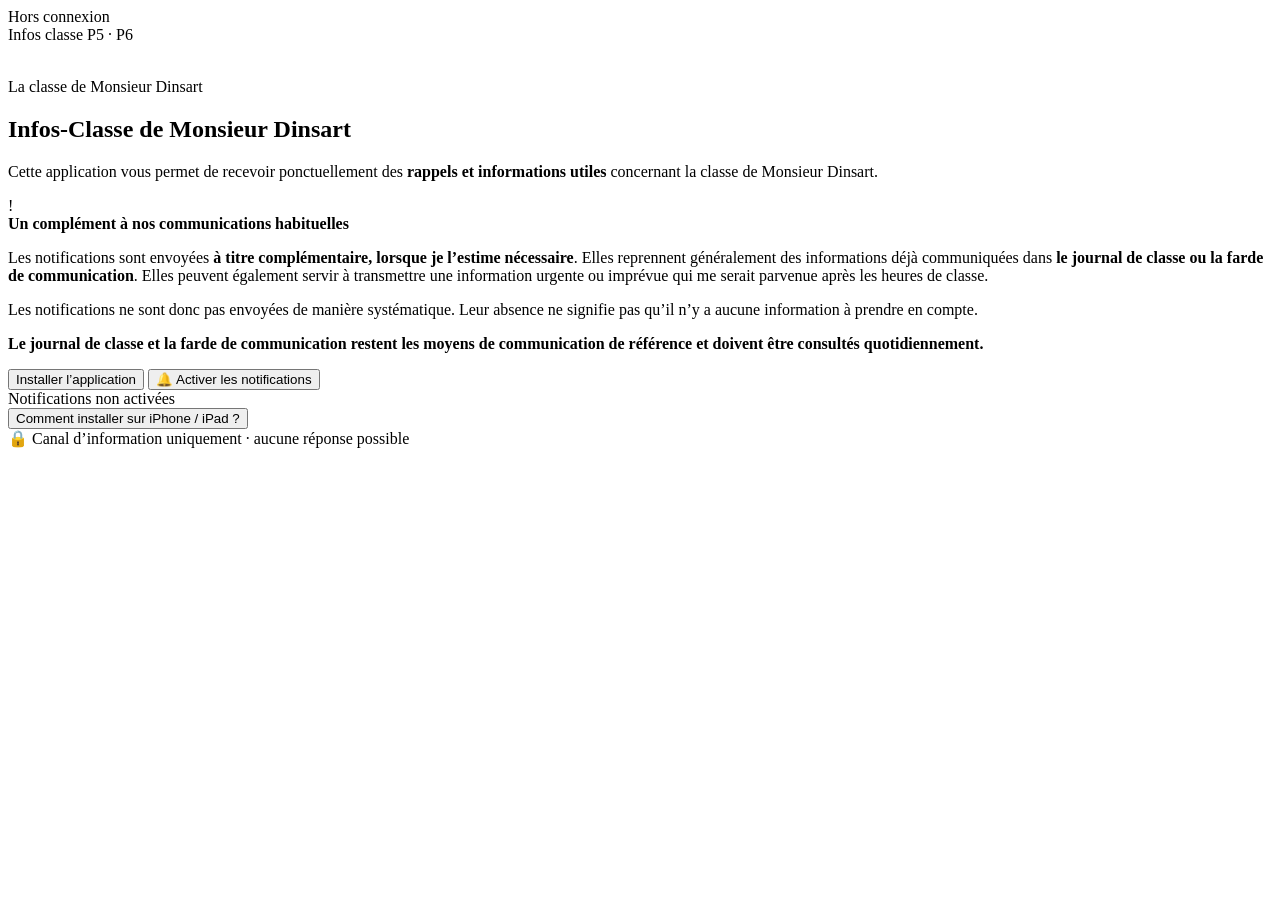
==== index.html @ ef1fcab3 "Add files via upload" ====
<!doctype html>
<html lang="fr-BE">
<head>
  <meta charset="utf-8">
  <meta name="viewport" content="width=device-width,initial-scale=1,viewport-fit=cover">
  <meta name="theme-color" content="#245fa8">
  <meta name="description" content="Rappels et informations utiles de la classe de Monsieur Dinsart.">
  <meta name="apple-mobile-web-app-capable" content="yes">
  <meta name="apple-mobile-web-app-status-bar-style" content="default">
  <meta name="apple-mobile-web-app-title" content="Infos classe">
  <link rel="manifest" href="manifest.webmanifest">
  <link rel="apple-touch-icon" href="icons/apple-touch-icon.png">
  <link rel="icon" href="icons/icon-192.png">
  <link rel="stylesheet" href="styles.css">
  <title>La classe de Monsieur Dinsart, infos</title>
</head>
<body>
  <div id="offline" class="offline">Hors connexion</div>

  <main class="app-shell parent-shell">
    <section class="parent-card">
      <div class="parent-topline">
        <span class="parent-badge">Infos classe</span>
        <span class="parent-mini">P5 · P6</span>
      </div>

      <div class="hero-modern">
        <div class="bell-wrap" aria-hidden="true">
          <div class="bell-glow"></div>
          <div class="logo modern-logo"><img src="icons/icon-192.png" alt=""></div>
        </div>

        <p class="eyebrow">La classe de Monsieur Dinsart</p>
        <h1>Infos-Classe de Monsieur Dinsart</h1>
        <p class="hero-copy">
          Cette application vous permet de recevoir ponctuellement des <strong>rappels et informations utiles</strong> concernant la classe de Monsieur Dinsart.
        </p>
      </div>

      <div class="reminder-box" role="note" aria-label="Rappel important">
        <div class="reminder-icon" aria-hidden="true">!</div>
        <div>
          <strong>Un complément à nos communications habituelles</strong>
          <p>
            Les notifications sont envoyées <strong>à titre complémentaire, lorsque je l’estime nécessaire</strong>. Elles reprennent généralement des informations déjà communiquées dans <strong>le journal de classe ou la farde de communication</strong>. Elles peuvent également servir à transmettre une information urgente ou imprévue qui me serait parvenue après les heures de classe.
          </p>
          <p>
            Les notifications ne sont donc pas envoyées de manière systématique. Leur absence ne signifie pas qu’il n’y a aucune information à prendre en compte.
          </p>
          <p class="reference-message">
            <strong>Le journal de classe et la farde de communication restent les moyens de communication de référence et doivent être consultés quotidiennement.</strong>
          </p>
        </div>
      </div>

      <div class="parent-actions">
        <button id="installBtn" class="btn btn-secondary install-main hidden">Installer l’application</button>
        <button id="notifyBtn" class="btn btn-primary notify-main">
          <span aria-hidden="true">🔔</span>
          <span>Activer les notifications</span>
        </button>
      </div>

      <div id="status" class="status modern-status" role="status" aria-live="polite">Notifications non activées</div>

      <button id="iosHelpBtn" class="btn-link hidden">Comment installer sur iPhone / iPad ?</button>

      <div class="privacy-line">
        <span aria-hidden="true">🔒</span>
        <span>Canal d’information uniquement · aucune réponse possible</span>
      </div>
    </section>
  </main>

  <dialog id="iosDialog">
    <div class="modal">
      <h2>Installer Infos classe</h2>
      <ol>
        <li>Touchez <strong>Partager</strong>.</li>
        <li>Choisissez <strong>Sur l’écran d’accueil</strong>.</li>
        <li>Touchez <strong>Ajouter</strong>.</li>
        <li>Ouvrez ensuite <strong>Infos classe</strong>.</li>
        <li>Appuyez sur <strong>Activer les notifications</strong>.</li>
      </ol>
      <button id="closeIosDialog" class="btn btn-primary" style="width:100%">J’ai compris</button>
    </div>
  </dialog>

  <script src="config.js"></script>
  <script type="module" src="app.js"></script>
</body>
</html>
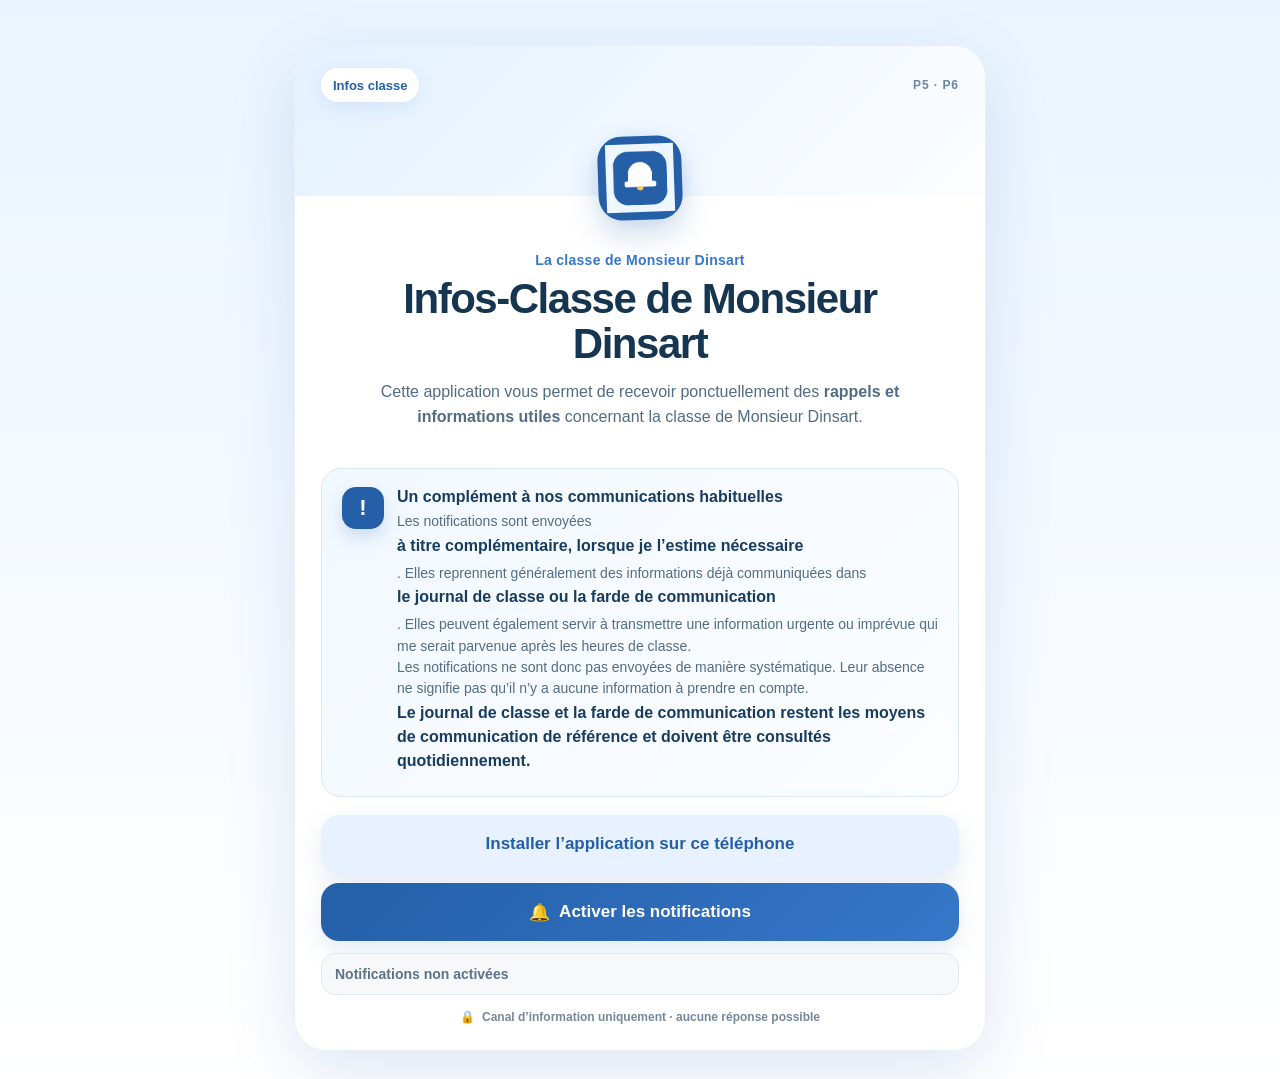
==== commit 462ac7e2: "Améliore le bouton d’installation mobile" ====
--- a/index.html
+++ b/index.html
@@ -54,7 +54,7 @@
       </div>
 
       <div class="parent-actions">
-        <button id="installBtn" class="btn btn-secondary install-main hidden">Installer l’application</button>
+        <button id="installBtn" class="btn btn-secondary install-main">Installer l’application sur ce téléphone</button>
         <button id="notifyBtn" class="btn btn-primary notify-main">
           <span aria-hidden="true">🔔</span>
           <span>Activer les notifications</span>
--- a/styles.css
+++ b/styles.css
@@ -0,0 +1,37 @@
+
+:root{--blue:#245fa8;--blue2:#3677c9;--pale:#eef6ff;--ink:#18334e;--muted:#607890;--green:#197451;--red:#a92d28;--amber:#8a5b00;--shadow:0 16px 42px rgba(36,95,168,.14);--radius:26px}*{box-sizing:border-box}html{background:var(--pale)}body{margin:0;min-height:100vh;font-family:Arial,Helvetica,sans-serif;color:var(--ink);background:linear-gradient(180deg,#eaf4ff 0%,#f9fcff 70%,#fff 100%)}button,input,textarea{font:inherit}button{cursor:pointer}button:focus-visible,input:focus-visible,textarea:focus-visible{outline:4px solid #ffd65c;outline-offset:3px}.app-shell{width:min(680px,100%);margin:auto;padding:22px 18px calc(30px + env(safe-area-inset-bottom))}.card{background:#fff;border-radius:var(--radius);box-shadow:var(--shadow);padding:27px 22px}.hero{text-align:center;margin-top:clamp(10px,5vh,42px)}.logo{width:104px;height:104px;margin:0 auto 20px;border-radius:30px;background:var(--blue);display:grid;place-items:center}.logo img{width:82%;height:82%;object-fit:contain}h1{font-size:clamp(27px,7vw,40px);line-height:1.08;margin:0 0 10px}.subtitle{color:var(--blue2);font-weight:800;font-size:17px;margin:0 0 22px}.intro{font-size:17px;line-height:1.55;color:#425f78;margin:0 auto 24px;max-width:540px}.actions{display:grid;gap:12px}.btn{min-height:56px;border:0;border-radius:17px;padding:14px 18px;font-weight:800;font-size:17px}.btn-primary{background:linear-gradient(135deg,var(--blue),var(--blue2));color:white}.btn-secondary{background:#e7f1ff;color:var(--blue)}.btn-light{background:#f2f5f8;color:var(--ink)}.btn-link{background:none;border:0;color:var(--blue);text-decoration:underline;font-weight:700;padding:10px}.status{margin-top:15px;border-radius:15px;padding:13px 14px;background:#f2f5f8;font-weight:800}.status.ok{background:#e7f7ef;color:var(--green)}.status.warn{background:#fff3da;color:var(--amber)}.status.error{background:#ffebe9;color:var(--red)}.install-note{margin-top:18px;color:var(--muted);font-size:14px;line-height:1.45}.offline{position:fixed;top:12px;left:50%;transform:translateX(-50%);background:#fff3d5;color:#704b00;padding:8px 13px;border-radius:999px;font-weight:800;font-size:13px;box-shadow:var(--shadow);display:none;z-index:20}.offline.show{display:block}.hidden{display:none!important}dialog{border:0;padding:0;border-radius:25px;width:min(520px,calc(100% - 28px));box-shadow:0 24px 80px rgba(0,0,0,.28)}dialog::backdrop{background:rgba(12,31,49,.58)}.modal{padding:24px}.modal h2{margin:0 0 12px;font-size:25px}.modal ol{padding-left:23px;line-height:1.6}.modal li{margin-bottom:8px}.admin-wrap{width:min(670px,100%);margin:auto;padding:20px 18px 40px}.admin-head{text-align:center;margin:18px 0 20px}.admin-head h1{font-size:29px}.admin-head p{margin:7px 0;color:var(--muted)}.form{display:grid;gap:14px}label{font-weight:800}input,textarea{width:100%;border:1px solid #c9d7e5;border-radius:14px;padding:14px 15px;background:#fff;color:var(--ink);font-size:16px}textarea{min-height:145px;resize:vertical}.metric{background:#eef6ff;border-radius:16px;padding:15px;margin-bottom:14px;text-align:center}.metric strong{display:block;font-size:28px;color:var(--blue)}.metric span{font-size:13px;color:var(--muted);font-weight:700}.result{margin-top:14px;padding:13px;border-radius:14px;background:#f1f5f8;line-height:1.45}.result.ok{background:#e7f7ef;color:var(--green)}.result.error{background:#ffebe9;color:var(--red)}.admin-note{font-size:13px;color:var(--muted);line-height:1.5;margin-top:16px}
+
+/* ===== Accueil parents — version moderne ===== */
+.parent-shell{width:min(720px,100%);padding:18px 14px calc(28px + env(safe-area-inset-bottom))}
+.parent-card{position:relative;overflow:hidden;background:rgba(255,255,255,.96);border:1px solid rgba(36,95,168,.10);border-radius:32px;box-shadow:0 24px 70px rgba(36,95,168,.14);padding:18px 18px 22px;margin-top:clamp(6px,3vh,28px)}
+.parent-card::before{content:"";position:absolute;inset:0 0 auto 0;height:150px;background:linear-gradient(135deg,rgba(226,240,255,.95),rgba(246,250,255,.35));z-index:0}
+.parent-card>*{position:relative;z-index:1}
+.parent-topline{display:flex;align-items:center;justify-content:space-between;gap:12px;margin-bottom:6px}
+.parent-badge{display:inline-flex;align-items:center;min-height:34px;padding:7px 12px;border-radius:999px;background:#fff;color:var(--blue);font-size:13px;font-weight:800;box-shadow:0 6px 18px rgba(36,95,168,.09)}
+.parent-mini{font-size:12px;font-weight:800;letter-spacing:.08em;color:#6f86a0;text-transform:uppercase}
+.hero-modern{text-align:center;padding:8px 6px 5px}
+.bell-wrap{position:relative;width:116px;height:116px;margin:4px auto 16px;display:grid;place-items:center}
+.bell-glow{position:absolute;width:110px;height:110px;border-radius:50%;background:radial-gradient(circle,rgba(76,145,222,.22),rgba(76,145,222,.04) 58%,transparent 70%)}
+.modern-logo{position:relative;width:84px;height:84px;margin:0;border-radius:24px;box-shadow:0 14px 30px rgba(36,95,168,.22);transform:rotate(-2deg)}
+.eyebrow{margin:0 0 8px;color:var(--blue2);font-size:14px;font-weight:800;letter-spacing:.02em}
+.hero-modern h1{margin:0 auto 13px;max-width:600px;font-size:clamp(28px,7.3vw,42px);line-height:1.08;letter-spacing:-.035em;color:#153550}
+.hero-copy{max-width:570px;margin:0 auto 18px;color:#516c84;font-size:16px;line-height:1.55}
+.reminder-box{display:grid;grid-template-columns:42px 1fr;gap:13px;align-items:start;margin:16px 0 18px;padding:17px;border:1px solid #d8e8f7;border-radius:20px;background:linear-gradient(135deg,#f2f8ff,#fbfdff)}
+.reminder-icon{width:42px;height:42px;border-radius:14px;display:grid;place-items:center;background:#245fa8;color:#fff;font-weight:900;font-size:22px;box-shadow:0 8px 18px rgba(36,95,168,.18)}
+.reminder-box strong{display:block;margin:1px 0 5px;color:#173c5d;font-size:16px}
+.reminder-box p{margin:0;color:#526d84;font-size:14px;line-height:1.52}
+.parent-actions{display:grid;gap:10px;margin-top:4px}
+.notify-main,.install-main{width:100%;min-height:58px;border-radius:18px;font-size:17px;box-shadow:0 10px 24px rgba(36,95,168,.12)}
+.notify-main{display:flex;align-items:center;justify-content:center;gap:9px}
+.modern-status{margin-top:12px;border:1px solid #e0e8ef;background:#f6f8fa;color:#5d7287;font-size:14px;border-radius:14px;padding:12px 13px}
+.privacy-line{display:flex;align-items:center;justify-content:center;gap:7px;margin-top:15px;color:#75889b;font-size:12px;font-weight:700;text-align:center}
+.parent-card .btn-link{display:block;margin:7px auto 0;font-size:13px}
+@media (min-width:600px){.parent-card{padding:22px 26px 26px}.reminder-box{padding:18px 20px}.parent-actions{grid-template-columns:1fr}.hero-modern{padding-inline:18px}}
+
+/* Message de référence : bloc en gras sur sa propre ligne pour éviter un « Le » isolé. */
+.reference-message {
+  margin-top: 0.85rem;
+}
+.reference-message strong {
+  display: block;
+}
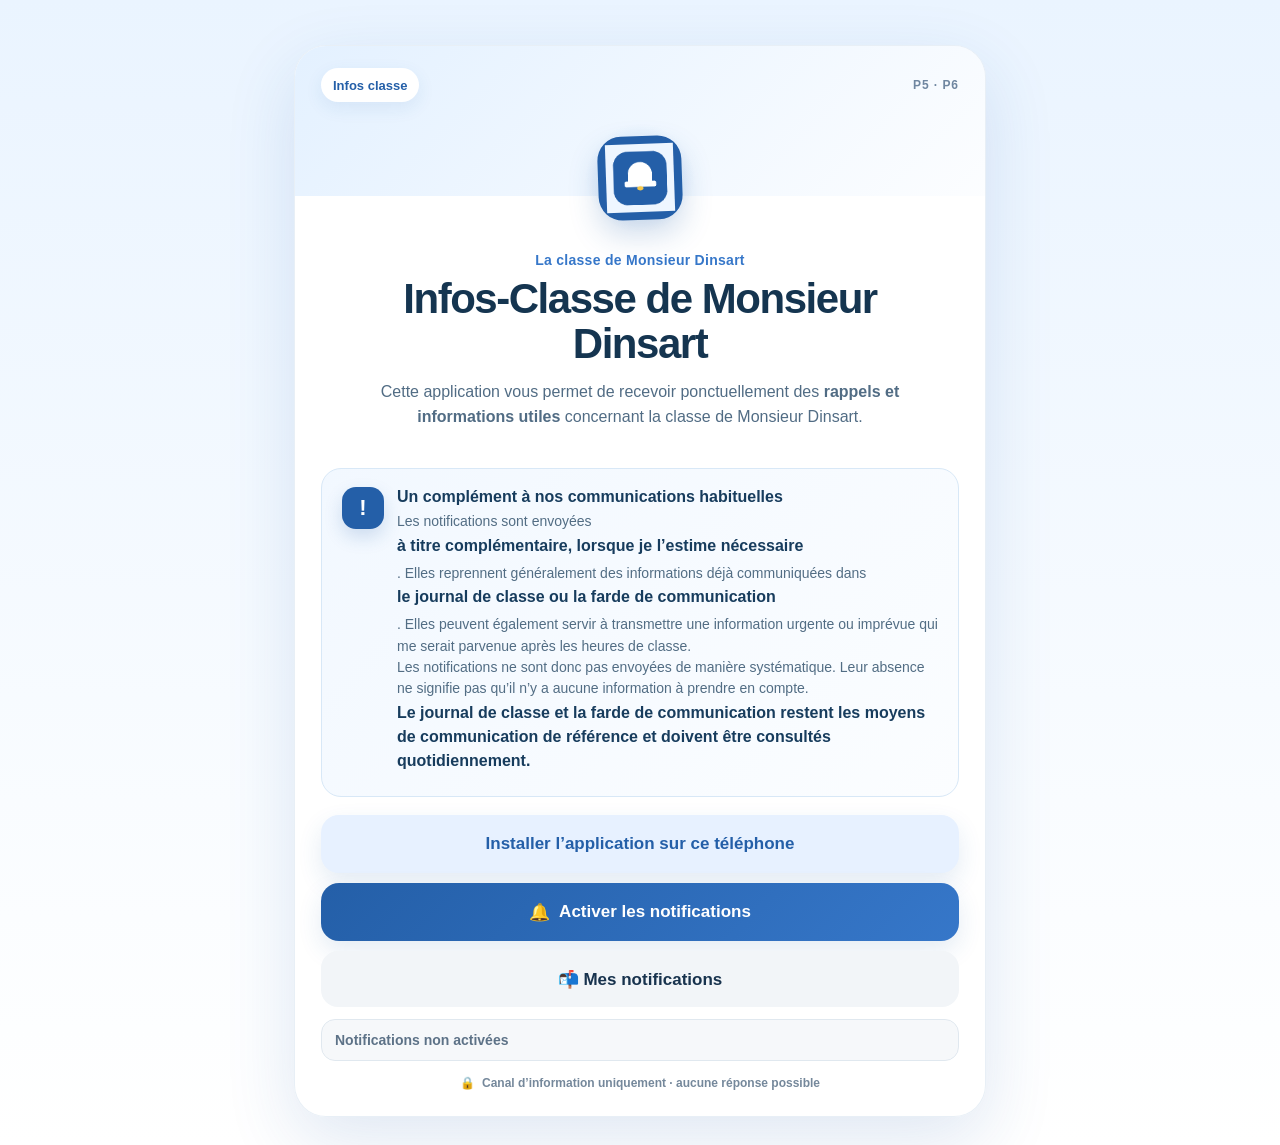
==== commit cc51026e: "Ajoute l’historique des notifications dans l’application parents" ====
--- a/index.html
+++ b/index.html
@@ -59,9 +59,25 @@
           <span aria-hidden="true">🔔</span>
           <span>Activer les notifications</span>
         </button>
+        <button id="historyBtn" class="btn btn-light history-main">
+          <span aria-hidden="true">📬</span>
+          <span>Mes notifications</span>
+        </button>
       </div>
 
       <div id="status" class="status modern-status" role="status" aria-live="polite">Notifications non activées</div>
+
+      <section id="notificationHistory" class="notification-history hidden" aria-labelledby="historyTitle">
+        <div class="history-head">
+          <div>
+            <p class="history-kicker">Historique</p>
+            <h2 id="historyTitle">Mes notifications</h2>
+          </div>
+          <button id="closeHistoryBtn" class="history-close" type="button" aria-label="Fermer l’historique">×</button>
+        </div>
+        <p class="history-note">Les notifications reçues sur ce téléphone restent consultables ici.</p>
+        <div id="historyList" class="history-list" aria-live="polite"></div>
+      </section>
 
       <button id="iosHelpBtn" class="btn-link hidden">Comment installer sur iPhone / iPad ?</button>
 
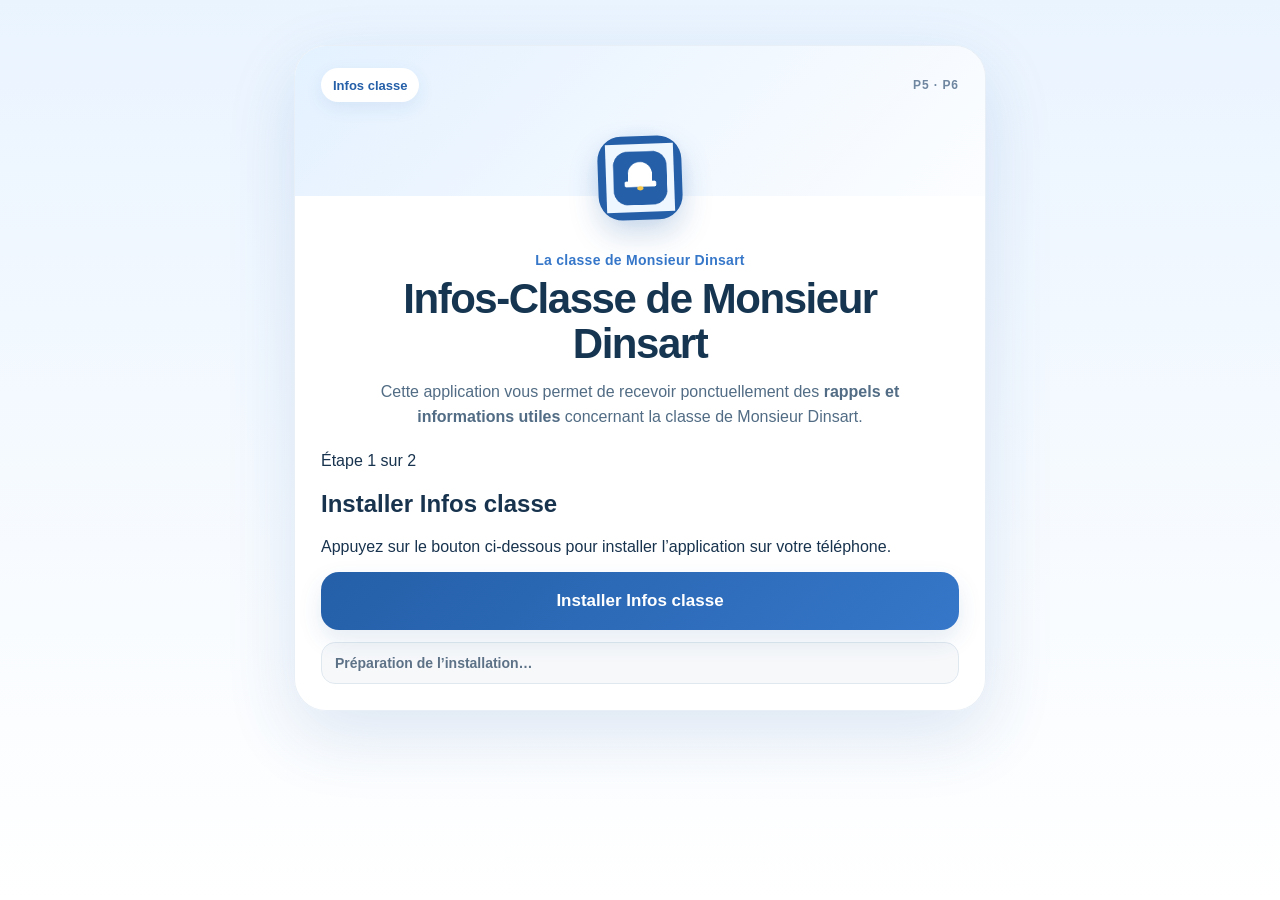
==== commit c1218ec9: "Simplifier le parcours d’installation guidée" ====
--- a/index.html
+++ b/index.html
@@ -29,75 +29,75 @@
           <div class="bell-glow"></div>
           <div class="logo modern-logo"><img src="icons/icon-192.png" alt=""></div>
         </div>
-
         <p class="eyebrow">La classe de Monsieur Dinsart</p>
         <h1>Infos-Classe de Monsieur Dinsart</h1>
-        <p class="hero-copy">
-          Cette application vous permet de recevoir ponctuellement des <strong>rappels et informations utiles</strong> concernant la classe de Monsieur Dinsart.
-        </p>
+        <p id="heroCopy" class="hero-copy">Cette application vous permet de recevoir ponctuellement des <strong>rappels et informations utiles</strong> concernant la classe de Monsieur Dinsart.</p>
       </div>
 
-      <div class="reminder-box" role="note" aria-label="Rappel important">
-        <div class="reminder-icon" aria-hidden="true">!</div>
-        <div>
-          <strong>Un complément à nos communications habituelles</strong>
-          <p>
-            Les notifications sont envoyées <strong>à titre complémentaire, lorsque je l’estime nécessaire</strong>. Elles reprennent généralement des informations déjà communiquées dans <strong>le journal de classe ou la farde de communication</strong>. Elles peuvent également servir à transmettre une information urgente ou imprévue qui me serait parvenue après les heures de classe.
-          </p>
-          <p>
-            Les notifications ne sont donc pas envoyées de manière systématique. Leur absence ne signifie pas qu’il n’y a aucune information à prendre en compte.
-          </p>
-          <p class="reference-message">
-            <strong>Le journal de classe et la farde de communication restent les moyens de communication de référence et doivent être consultés quotidiennement.</strong>
-          </p>
+      <section id="setupPanel" class="setup-panel" aria-live="polite">
+        <div class="setup-step" id="setupStep">Étape 1 sur 2</div>
+        <h2 id="setupTitle">Installer Infos classe</h2>
+        <p id="setupText">Appuyez sur le bouton ci-dessous pour installer l’application sur votre téléphone.</p>
+        <div class="setup-actions">
+          <button id="installBtn" class="btn btn-primary install-main">Installer Infos classe</button>
+          <button id="notifyBtn" class="btn btn-primary notify-main hidden">
+            <span aria-hidden="true">🔔</span>
+            <span>Activer les notifications</span>
+          </button>
         </div>
-      </div>
-
-      <div class="parent-actions">
-        <button id="installBtn" class="btn btn-secondary install-main">Installer l’application sur ce téléphone</button>
-        <button id="notifyBtn" class="btn btn-primary notify-main">
-          <span aria-hidden="true">🔔</span>
-          <span>Activer les notifications</span>
-        </button>
-        <button id="historyBtn" class="btn btn-light history-main">
-          <span aria-hidden="true">📬</span>
-          <span>Mes notifications</span>
-        </button>
-      </div>
-
-      <div id="status" class="status modern-status" role="status" aria-live="polite">Notifications non activées</div>
-
-      <section id="notificationHistory" class="notification-history hidden" aria-labelledby="historyTitle">
-        <div class="history-head">
-          <div>
-            <p class="history-kicker">Historique</p>
-            <h2 id="historyTitle">Mes notifications</h2>
-          </div>
-          <button id="closeHistoryBtn" class="history-close" type="button" aria-label="Fermer l’historique">×</button>
-        </div>
-        <p class="history-note">Les notifications reçues sur ce téléphone restent consultables ici.</p>
-        <div id="historyList" class="history-list" aria-live="polite"></div>
+        <div id="status" class="status modern-status" role="status">Préparation de l’installation…</div>
+        <button id="iosHelpBtn" class="btn-link hidden">Voir comment installer sur iPhone / iPad</button>
       </section>
 
-      <button id="iosHelpBtn" class="btn-link hidden">Comment installer sur iPhone / iPad ?</button>
+      <div id="mainContent" class="main-content hidden">
+        <div class="reminder-box" role="note" aria-label="Rappel important">
+          <div class="reminder-icon" aria-hidden="true">!</div>
+          <div>
+            <strong>Un complément à nos communications habituelles</strong>
+            <p>Les notifications sont envoyées <strong>à titre complémentaire, lorsque je l’estime nécessaire</strong>. Elles reprennent généralement des informations déjà communiquées dans <strong>le journal de classe ou la farde de communication</strong>. Elles peuvent également servir à transmettre une information urgente ou imprévue qui me serait parvenue après les heures de classe.</p>
+            <p>Les notifications ne sont donc pas envoyées de manière systématique. Leur absence ne signifie pas qu’il n’y a aucune information à prendre en compte.</p>
+            <p class="reference-message"><strong>Le journal de classe et la farde de communication restent les moyens de communication de référence et doivent être consultés quotidiennement.</strong></p>
+          </div>
+        </div>
 
-      <div class="privacy-line">
-        <span aria-hidden="true">🔒</span>
-        <span>Canal d’information uniquement · aucune réponse possible</span>
+        <div class="parent-actions">
+          <button id="historyBtn" class="btn btn-light history-main">
+            <span aria-hidden="true">📬</span>
+            <span>Mes notifications</span>
+          </button>
+        </div>
+
+        <section id="notificationHistory" class="notification-history hidden" aria-labelledby="historyTitle">
+          <div class="history-head">
+            <div>
+              <p class="history-kicker">Historique</p>
+              <h2 id="historyTitle">Mes notifications</h2>
+            </div>
+            <button id="closeHistoryBtn" class="history-close" type="button" aria-label="Fermer l’historique">×</button>
+          </div>
+          <p class="history-note">Les notifications reçues sur ce téléphone restent consultables ici.</p>
+          <div id="historyList" class="history-list" aria-live="polite"></div>
+        </section>
+
+        <div class="privacy-line">
+          <span aria-hidden="true">🔒</span>
+          <span>Canal d’information uniquement · aucune réponse possible</span>
+        </div>
       </div>
     </section>
   </main>
 
   <dialog id="iosDialog">
-    <div class="modal">
+    <div class="modal ios-install-modal">
+      <p class="history-kicker">Installation iPhone / iPad</p>
       <h2>Installer Infos classe</h2>
+      <p>Trois gestes seulement :</p>
       <ol>
-        <li>Touchez <strong>Partager</strong>.</li>
+        <li>Touchez <strong>Partager</strong> dans votre navigateur.</li>
         <li>Choisissez <strong>Sur l’écran d’accueil</strong>.</li>
         <li>Touchez <strong>Ajouter</strong>.</li>
-        <li>Ouvrez ensuite <strong>Infos classe</strong>.</li>
-        <li>Appuyez sur <strong>Activer les notifications</strong>.</li>
       </ol>
+      <p><strong>Ensuite, ouvrez Infos classe depuis l’écran d’accueil.</strong> L’application vous demandera d’activer les notifications.</p>
       <button id="closeIosDialog" class="btn btn-primary" style="width:100%">J’ai compris</button>
     </div>
   </dialog>
--- a/styles.css
+++ b/styles.css
@@ -21,17 +21,14 @@
 .reminder-box strong{display:block;margin:1px 0 5px;color:#173c5d;font-size:16px}
 .reminder-box p{margin:0;color:#526d84;font-size:14px;line-height:1.52}
 .parent-actions{display:grid;gap:10px;margin-top:4px}
-.notify-main,.install-main{width:100%;min-height:58px;border-radius:18px;font-size:17px;box-shadow:0 10px 24px rgba(36,95,168,.12)}
-.notify-main{display:flex;align-items:center;justify-content:center;gap:9px}
+.notify-main,.install-main,.history-main{width:100%;min-height:58px;border-radius:18px;font-size:17px;box-shadow:0 10px 24px rgba(36,95,168,.12)}
+.notify-main,.history-main{display:flex;align-items:center;justify-content:center;gap:9px}
 .modern-status{margin-top:12px;border:1px solid #e0e8ef;background:#f6f8fa;color:#5d7287;font-size:14px;border-radius:14px;padding:12px 13px}
 .privacy-line{display:flex;align-items:center;justify-content:center;gap:7px;margin-top:15px;color:#75889b;font-size:12px;font-weight:700;text-align:center}
 .parent-card .btn-link{display:block;margin:7px auto 0;font-size:13px}
 @media (min-width:600px){.parent-card{padding:22px 26px 26px}.reminder-box{padding:18px 20px}.parent-actions{grid-template-columns:1fr}.hero-modern{padding-inline:18px}}
 
-/* Message de référence : bloc en gras sur sa propre ligne pour éviter un « Le » isolé. */
-.reference-message {
-  margin-top: 0.85rem;
-}
-.reference-message strong {
-  display: block;
-}
+.reference-message{margin-top:.85rem}.reference-message strong{display:block}
+
+/* ===== Historique local des notifications ===== */
+.notification-history{margin-top:16px;padding:17px;border:1px solid #d8e8f7;border-radius:20px;background:#fbfdff}.history-head{display:flex;align-items:flex-start;justify-content:space-between;gap:12px}.history-kicker{margin:0 0 3px;color:var(--blue2);font-size:12px;font-weight:900;text-transform:uppercase;letter-spacing:.08em}.history-head h2{margin:0;font-size:22px;color:#173c5d}.history-close{width:38px;height:38px;border:0;border-radius:12px;background:#eef4fa;color:#35526d;font-size:26px;line-height:1}.history-note{margin:8px 0 14px;color:#6a7f93;font-size:13px;line-height:1.45}.history-list{display:grid;gap:10px}.history-empty{padding:18px;border-radius:15px;background:#f1f5f8;color:#6d8193;text-align:center;font-weight:700}.history-item{padding:14px 15px;border:1px solid #dce8f3;border-radius:16px;background:#fff;box-shadow:0 7px 18px rgba(36,95,168,.06)}.history-item-top{display:flex;align-items:flex-start;justify-content:space-between;gap:12px}.history-item-title{margin:0 0 5px;color:#173c5d;font-size:16px;font-weight:900}.history-item-body{margin:0 0 9px;color:#506b82;font-size:14px;line-height:1.5;white-space:pre-wrap}.history-item-date{margin:0;color:#8192a2;font-size:12px;font-weight:700}.history-delete{flex:0 0 auto;border:1px solid #f0c5c2;border-radius:10px;background:#fff4f2;color:#a92d28;padding:7px 9px;font-size:12px;font-weight:800}.history-delete:disabled{opacity:.55;cursor:default}@media(max-width:430px){.history-item-top{gap:8px}.history-delete{padding:6px 8px;font-size:11px}}
